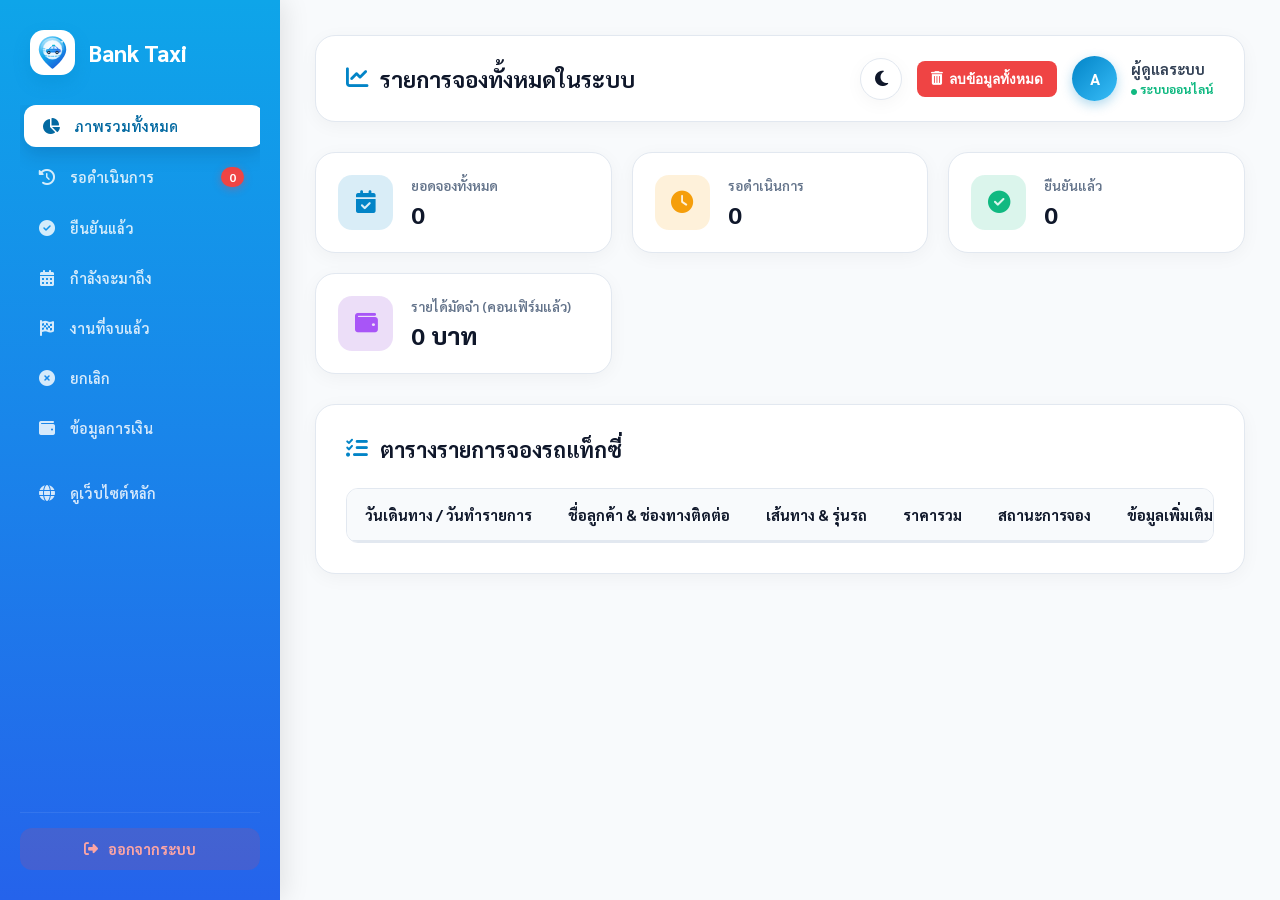
==== admin-dashboard.html @ c7bb0ef1 "Redesign site with white-blue theme and new logo - Add shared theme.css and site.js used by every pa" ====
<!DOCTYPE html>
<html lang="th">
<head>
    <meta charset="UTF-8">
    <meta name="viewport" content="width=device-width, initial-scale=1.0">
    <title>Admin Dashboard - Bank Taxi Service</title>
    <link rel="icon" href="logo-mark.svg" type="image/svg+xml">
    <!-- Google Fonts - Sarabun -->
    <link href="https://fonts.googleapis.com/css2?family=Sarabun:wght@300;400;500;600;700;800&display=swap" rel="stylesheet">
    <!-- FontAwesome Icons -->
    <link rel="stylesheet" href="https://cdnjs.cloudflare.com/ajax/libs/font-awesome/6.4.0/css/all.min.css">
    <style>
        :root {
            --primary: #0f172a;
            --primary-light: #1e293b;
            --accent: #0284c7;
            --accent-gradient: linear-gradient(135deg, #0284c7 0%, #38bdf8 100%);
            --success: #10b981;
            --warning: #f59e0b;
            --danger: #ef4444;
            --bg-main: #f8fafc;
            --card-bg: #ffffff;
            --text-main: #334155;
            --text-muted: #64748b;
            --border-color: #e2e8f0;
            --sidebar-bg: linear-gradient(180deg, #0ea5e9 0%, #2563eb 100%);
            --sidebar-width: 280px;
            --radius-lg: 20px;
            --radius-md: 12px;
            --shadow-subtle: 0 4px 20px -2px rgba(0, 0, 0, 0.05);
            --shadow-hover: 0 10px 30px -4px rgba(2, 132, 199, 0.15);
            --table-hover: #f8fafc;
        }

        /* Dark Theme Variables */
        [data-theme="dark"] {
            --primary: #f8fafc;
            --primary-light: #334155;
            --accent: #38bdf8;
            --accent-gradient: linear-gradient(135deg, #0284c7 0%, #38bdf8 100%);
            --success: #34d399;
            --warning: #fbbf24;
            --danger: #f87171;
            --bg-main: #0b0f19;
            --card-bg: #111827;
            --text-main: #e2e8f0;
            --text-muted: #94a3b8;
            --border-color: #1f2937;
            --sidebar-bg: linear-gradient(180deg, #030712 0%, #0f172a 100%);
            --shadow-subtle: 0 4px 20px -2px rgba(0, 0, 0, 0.3);
            --shadow-hover: 0 10px 30px -4px rgba(56, 189, 248, 0.15);
            --table-hover: #1f2937;
        }

        * {
            box-sizing: border-box;
            transition: background-color 0.3s ease, color 0.3s ease, border-color 0.3s ease, box-shadow 0.3s ease;
        }

        body {
            font-family: 'Sarabun', sans-serif;
            background-color: var(--bg-main);
            margin: 0;
            padding: 0;
            color: var(--text-main);
            overflow-x: hidden;
        }

        .admin-layout {
            display: flex;
            min-height: 100vh;
        }

        /* Sidebar Styling */
        .sidebar {
            width: var(--sidebar-width);
            background: var(--sidebar-bg);
            color: white;
            padding: 30px 20px;
            display: flex;
            flex-direction: column;
            justify-content: space-between;
            position: fixed;
            top: 0;
            bottom: 0;
            left: 0;
            z-index: 100;
            box-shadow: 4px 0 25px rgba(0,0,0,0.1);
        }

        .sidebar-brand {
            font-size: 1.4rem;
            font-weight: 800;
            display: flex;
            align-items: center;
            gap: 14px;
            margin-bottom: 30px;
            color: #ffffff;
            text-decoration: none;
            padding: 0 10px;
        }

        .sidebar-brand .brand-icon {
            width: 45px;
            height: 45px;
            background: #ffffff;
            padding: 5px;
            border-radius: 14px;
            display: flex;
            align-items: center;
            justify-content: center;
            font-size: 1.2rem;
            box-shadow: 0 8px 16px rgba(2, 132, 199, 0.3);
        }

        .sidebar-menu {
            list-style: none;
            padding: 0;
            margin: 0;
            display: flex;
            flex-direction: column;
            gap: 8px;
            flex-grow: 1;
            overflow-y: auto;
            max-height: calc(100vh - 200px);
        }

        .sidebar-menu::-webkit-scrollbar {
            width: 4px;
        }
        .sidebar-menu::-webkit-scrollbar-thumb {
            background: rgba(255,255,255,0.2);
            border-radius: 4px;
        }

        .sidebar-menu a {
            color: rgba(255, 255, 255, 0.82);
            text-decoration: none;
            padding: 12px 16px;
            border-radius: var(--radius-md);
            display: flex;
            align-items: center;
            justify-content: space-between;
            font-weight: 600;
            font-size: 0.9rem;
        }

        .sidebar-menu a .menu-left {
            display: flex;
            align-items: center;
            gap: 12px;
        }

        .sidebar-menu a .menu-left i {
            font-size: 1rem;
            width: 22px;
            text-align: center;
        }

        .sidebar-menu a:hover, .sidebar-menu a.active {
            background: rgba(255, 255, 255, 0.16);
            color: #ffffff;
            transform: translateX(4px);
        }

        .sidebar-menu a.active {
            background: #ffffff;
            color: #0369a1;
            box-shadow: 0 6px 20px rgba(8, 30, 60, 0.18);
        }

        .menu-badge {
            background: #ef4444;
            color: white;
            padding: 2px 8px;
            border-radius: 20px;
            font-size: 0.75rem;
            font-weight: 700;
            box-shadow: 0 2px 8px rgba(239, 68, 68, 0.4);
        }

        .sidebar-footer {
            padding-top: 15px;
            border-top: 1px solid rgba(255, 255, 255, 0.08);
        }

        .logout-btn {
            background: rgba(239, 68, 68, 0.15);
            color: #fca5a5;
            border: none;
            width: 100%;
            padding: 12px 16px;
            border-radius: var(--radius-md);
            cursor: pointer;
            font-weight: 700;
            font-size: 0.9rem;
            display: flex;
            align-items: center;
            justify-content: center;
            gap: 10px;
            font-family: 'Sarabun', sans-serif;
        }

        .logout-btn:hover {
            background: var(--danger);
            color: white;
            box-shadow: 0 6px 20px rgba(239, 68, 68, 0.4);
        }

        /* Main Wrapper */
        .main-wrapper {
            margin-left: var(--sidebar-width);
            flex-grow: 1;
            padding: 35px;
            max-width: calc(100% - var(--sidebar-width));
        }

        /* Top Header Bar */
        .admin-header {
            background: var(--card-bg);
            padding: 20px 30px;
            border-radius: var(--radius-lg);
            display: flex;
            justify-content: space-between;
            align-items: center;
            box-shadow: var(--shadow-subtle);
            border: 1px solid var(--border-color);
            margin-bottom: 30px;
        }

        .admin-header h1 {
            margin: 0;
            font-size: 1.4rem;
            color: var(--primary);
            display: flex;
            align-items: center;
            gap: 12px;
            font-weight: 700;
        }

        .header-actions {
            display: flex;
            align-items: center;
            gap: 15px;
        }

        /* Theme Toggle Button */
        .theme-toggle-btn {
            background: var(--card-bg);
            border: 1px solid var(--border-color);
            color: var(--primary);
            width: 42px;
            height: 42px;
            border-radius: 50%;
            display: flex;
            align-items: center;
            justify-content: center;
            cursor: pointer;
            font-size: 1.1rem;
            box-shadow: var(--shadow-subtle);
        }

        .theme-toggle-btn:hover {
            border-color: var(--accent);
            color: var(--accent);
            transform: scale(1.05);
        }

        .admin-profile {
            display: flex;
            align-items: center;
            gap: 14px;
        }

        .admin-avatar {
            width: 45px;
            height: 45px;
            background: var(--accent-gradient);
            color: white;
            border-radius: 50%;
            display: flex;
            align-items: center;
            justify-content: center;
            font-weight: 700;
            box-shadow: 0 4px 12px rgba(2, 132, 199, 0.3);
        }

        /* Statistics Cards Grid */
        .stats-grid {
            display: grid;
            grid-template-columns: repeat(auto-fit, minmax(240px, 1fr));
            gap: 20px;
            margin-bottom: 30px;
        }

        .stat-card {
            background: var(--card-bg);
            padding: 22px;
            border-radius: var(--radius-lg);
            box-shadow: var(--shadow-subtle);
            border: 1px solid var(--border-color);
            display: flex;
            align-items: center;
            gap: 18px;
            position: relative;
            overflow: hidden;
        }

        .stat-card::after {
            content: '';
            position: absolute;
            top: 0; right: 0; bottom: 0;
            width: 4px;
            background: var(--accent);
            opacity: 0;
        }

        .stat-card:hover {
            transform: translateY(-4px);
            box-shadow: var(--shadow-hover);
            border-color: var(--accent);
        }

        .stat-card:hover::after {
            opacity: 1;
        }

        .stat-icon {
            width: 55px;
            height: 55px;
            border-radius: 14px;
            display: flex;
            align-items: center;
            justify-content: center;
            font-size: 1.4rem;
        }

        .stat-icon.blue { background: rgba(2, 132, 199, 0.15); color: var(--accent); }
        .stat-icon.yellow { background: rgba(245, 158, 11, 0.15); color: var(--warning); }
        .stat-icon.green { background: rgba(16, 185, 129, 0.15); color: var(--success); }
        .stat-icon.purple { background: rgba(126, 34, 206, 0.15); color: #a855f7; }

        .stat-info h3 {
            margin: 0 0 4px 0;
            font-size: 0.85rem;
            color: var(--text-muted);
            font-weight: 600;
        }

        .stat-info p {
            margin: 0;
            font-size: 1.5rem;
            font-weight: 800;
            color: var(--primary);
        }

        /* Content Card & Table */
        .content-card {
            background: var(--card-bg);
            border-radius: var(--radius-lg);
            padding: 30px;
            box-shadow: var(--shadow-subtle);
            border: 1px solid var(--border-color);
        }

        .content-header {
            display: flex;
            justify-content: space-between;
            align-items: center;
            margin-bottom: 25px;
            flex-wrap: wrap;
            gap: 15px;
        }

        .content-card h2 {
            margin: 0;
            color: var(--primary);
            font-size: 1.35rem;
            display: flex;
            align-items: center;
            gap: 12px;
            font-weight: 700;
        }

        .table-responsive {
            overflow-x: auto;
            border-radius: var(--radius-md);
            border: 1px solid var(--border-color);
        }

        table {
            width: 100%;
            border-collapse: collapse;
            text-align: left;
            font-size: 0.92rem;
            white-space: nowrap;
        }

        th {
            background: var(--bg-main);
            color: var(--primary);
            padding: 16px 18px;
            font-weight: 700;
            border-bottom: 2px solid var(--border-color);
        }

        td {
            padding: 16px 18px;
            border-bottom: 1px solid var(--border-color);
            color: var(--text-main);
            vertical-align: middle;
        }

        tr:last-child td {
            border-bottom: none;
        }

        tr:hover td {
            background-color: var(--table-hover);
        }

        /* Action Buttons & Status */
        .action-btns {
            display: flex;
            gap: 8px;
            align-items: center;
        }

        .btn-action {
            padding: 7px 14px;
            border-radius: 8px;
            font-size: 0.85rem;
            font-weight: 600;
            cursor: pointer;
            border: none;
            text-decoration: none;
            display: inline-flex;
            align-items: center;
            gap: 6px;
        }

        .btn-detail { background: rgba(126, 34, 206, 0.15); color: #a855f7; }
        .btn-detail:hover { background: rgba(126, 34, 206, 0.25); }

        .btn-slip { background: rgba(2, 132, 199, 0.15); color: var(--accent); }
        .btn-slip:hover { background: rgba(2, 132, 199, 0.25); }

        .btn-line { background: rgba(22, 163, 74, 0.15); color: var(--success); }
        .btn-line:hover { background: rgba(22, 163, 74, 0.25); }

        .btn-delete { background: rgba(239, 68, 68, 0.15); color: var(--danger); }
        .btn-delete:hover { background: rgba(239, 68, 68, 0.25); }

        .btn-delete-all { background: var(--danger); color: white; }
        .btn-delete-all:hover { opacity: 0.9; }

        .btn-edit { background: rgba(245, 158, 11, 0.15); color: var(--warning); }
        .btn-edit:hover { background: rgba(245, 158, 11, 0.25); }

        .status-select {
            padding: 8px 12px;
            border-radius: 10px;
            border: 1px solid var(--border-color);
            font-family: 'Sarabun', sans-serif;
            font-size: 0.88rem;
            cursor: pointer;
            background-color: var(--card-bg);
            color: var(--text-main);
            font-weight: 700;
        }

        /* Modal ดีไซน์ทั่วไป */
        .custom-modal {
            display: none;
            position: fixed;
            top: 0; left: 0; width: 100%; height: 100%;
            background: rgba(15, 23, 42, 0.75);
            z-index: 9999;
            justify-content: center;
            align-items: center;
            backdrop-filter: blur(8px);
        }

        .modal-content {
            background: var(--card-bg);
            padding: 30px;
            border-radius: var(--radius-lg);
            max-width: 500px;
            width: 90%;
            text-align: left;
            box-shadow: 0 25px 50px -12px rgba(0, 0, 0, 0.25);
            position: relative;
            animation: modalPop 0.3s cubic-bezier(0.34, 1.56, 0.64, 1);
            max-height: 85vh;
            overflow-y: auto;
            border: 1px solid var(--border-color);
            color: var(--text-main);
        }

        @keyframes modalPop {
            0% { transform: scale(0.9); opacity: 0; }
            100% { transform: scale(1); opacity: 1; }
        }

        .modal-content img {
            width: 100%;
            max-height: 380px;
            object-fit: contain;
            border-radius: var(--radius-md);
            border: 1px solid var(--border-color);
            margin-top: 15px;
            background: var(--bg-main);
        }

        .close-modal {
            position: absolute;
            top: 18px; right: 22px;
            font-size: 1.6rem;
            cursor: pointer;
            color: var(--text-muted);
            width: 36px;
            height: 36px;
            display: flex;
            align-items: center;
            justify-content: center;
            border-radius: 50%;
            background: var(--bg-main);
        }

        .close-modal:hover {
            background: var(--border-color);
            color: var(--danger);
        }

        .detail-group {
            margin-bottom: 14px;
            font-size: 0.95rem;
            border-bottom: 1px dashed var(--border-color);
            padding-bottom: 8px;
        }

        .detail-group strong {
            color: var(--primary);
            display: inline-block;
            width: 150px;
        }

        .form-group {
            margin-bottom: 15px;
        }
        .form-group label {
            display: block;
            margin-bottom: 5px;
            font-weight: 600;
            color: var(--primary);
            font-size: 0.9rem;
        }
        .form-control {
            width: 100%;
            padding: 10px 14px;
            border-radius: 10px;
            border: 1px solid var(--border-color);
            background-color: var(--bg-main);
            color: var(--text-main);
            font-family: 'Sarabun', sans-serif;
            font-size: 0.92rem;
        }
        .form-control:focus {
            outline: none;
            border-color: var(--accent);
            box-shadow: 0 0 0 3px rgba(2, 132, 199, 0.15);
        }

        /* Financial view card design */
        .finance-card-grid {
            display: grid;
            grid-template-columns: repeat(auto-fit, minmax(280px, 1fr));
            gap: 25px;
            margin-bottom: 30px;
        }
        .finance-box {
            background: var(--card-bg);
            padding: 25px;
            border-radius: var(--radius-lg);
            border: 1px solid var(--border-color);
            box-shadow: var(--shadow-subtle);
        }
        .finance-box h4 {
            margin: 0 0 10px 0;
            color: var(--text-muted);
            font-size: 0.95rem;
        }
        .finance-box .amount {
            font-size: 2rem;
            font-weight: 800;
            color: var(--primary);
            margin: 0;
        }

        @media (max-width: 1024px) {
            .sidebar {
                width: 80px;
                padding: 20px 12px;
            }
            .sidebar-brand span, .sidebar-menu span, .sidebar-footer span {
                display: none;
            }
            .sidebar-brand {
                justify-content: center;
                margin-bottom: 25px;
            }
            .main-wrapper {
                margin-left: 80px;
                max-width: calc(100% - 80px);
                padding: 20px;
            }
        }

        @media (max-width: 640px) {
            .sidebar {
                display: none;
            }
            .main-wrapper {
                margin-left: 0;
                max-width: 100%;
                padding: 15px;
            }
            .admin-header {
                flex-direction: column;
                gap: 15px;
                text-align: center;
            }
        }
    </style>
</head>
<body data-theme="light">

    <div class="admin-layout">
        <!-- Sidebar Navigation -->
        <div class="sidebar">
            <div>
                <a href="#" class="sidebar-brand">
                    <div class="brand-icon"><img src="logo-mark.svg" alt="" style="width: 100%; height: 100%;"></div>
                    <span>Bank Taxi</span>
                </a>
                <ul class="sidebar-menu">
                    <li><a href="#" id="menu-all" class="active" onclick="switchView('all', this)"><div class="menu-left"><i class="fa-solid fa-chart-pie"></i> <span>ภาพรวมทั้งหมด</span></div></a></li>
                    <li><a href="#" id="menu-pending" onclick="switchView('pending', this)"><div class="menu-left"><i class="fa-solid fa-clock-rotate-left"></i> <span>รอดำเนินการ</span></div><span class="menu-badge" id="badge-pending">0</span></a></li>
                    <li><a href="#" id="menu-confirmed" onclick="switchView('confirmed', this)"><div class="menu-left"><i class="fa-solid fa-circle-check"></i> <span>ยืนยันแล้ว</span></div></a></li>
                    <li><a href="#" id="menu-upcoming" onclick="switchView('upcoming', this)"><div class="menu-left"><i class="fa-solid fa-calendar-days"></i> <span>กำลังจะมาถึง</span></div></a></li>
                    <li><a href="#" id="menu-completed" onclick="switchView('completed', this)"><div class="menu-left"><i class="fa-solid fa-flag-checkered"></i> <span>งานที่จบแล้ว</span></div></a></li>
                    <li><a href="#" id="menu-cancelled" onclick="switchView('cancelled', this)"><div class="menu-left"><i class="fa-solid fa-circle-xmark"></i> <span>ยกเลิก</span></div></a></li>
                    <li><a href="#" id="menu-finance" onclick="switchView('finance', this)"><div class="menu-left"><i class="fa-solid fa-wallet"></i> <span>ข้อมูลการเงิน</span></div></a></li>
                    <li style="margin-top: 15px;"><a href="index.html" target="_blank"><div class="menu-left"><i class="fa-solid fa-globe"></i> <span>ดูเว็บไซต์หลัก</span></div></a></li>
                </ul>
            </div>
            <div class="sidebar-footer">
                <button class="logout-btn" onclick="logoutAdmin()">
                    <i class="fa-solid fa-right-from-bracket"></i> <span>ออกจากระบบ</span>
                </button>
            </div>
        </div>

        <!-- Main Wrapper -->
        <div class="main-wrapper">
            <!-- Header Bar -->
            <div class="admin-header">
                <h1 id="view-title"><i class="fa-solid fa-chart-line" style="color: var(--accent);"></i> รายการจองทั้งหมดในระบบ</h1>
                <div class="header-actions">
                    <button class="theme-toggle-btn" onclick="toggleTheme()" title="เปลี่ยนโหมดสีสว่าง/มืด">
                        <i id="theme-icon" class="fa-solid fa-moon"></i>
                    </button>
                    <button class="btn-action btn-delete-all" onclick="deleteAllBookings()">
                        <i class="fa-solid fa-trash-can"></i> ลบข้อมูลทั้งหมด
                    </button>
                    <div class="admin-profile">
                        <div class="admin-avatar">A</div>
                        <div style="font-size: 0.9rem; line-height: 1.3;">
                            <strong>ผู้ดูแลระบบ</strong><br>
                            <span style="color: var(--success); font-size: 0.78rem; font-weight: 700;"><i class="fa-solid fa-circle" style="font-size: 6px;"></i> ระบบออนไลน์</span>
                        </div>
                    </div>
                </div>
            </div>

            <!-- Overview Statistics Cards -->
            <div class="stats-grid">
                <div class="stat-card">
                    <div class="stat-icon blue"><i class="fa-solid fa-calendar-check"></i></div>
                    <div class="stat-info">
                        <h3>ยอดจองทั้งหมด</h3>
                        <p id="total-bookings">0</p>
                    </div>
                </div>
                <div class="stat-card">
                    <div class="stat-icon yellow"><i class="fa-solid fa-clock"></i></div>
                    <div class="stat-info">
                        <h3>รอดำเนินการ</h3>
                        <p id="pending-bookings">0</p>
                    </div>
                </div>
                <div class="stat-card">
                    <div class="stat-icon green"><i class="fa-solid fa-circle-check"></i></div>
                    <div class="stat-info">
                        <h3>ยืนยันแล้ว</h3>
                        <p id="confirmed-bookings">0</p>
                    </div>
                </div>
                <div class="stat-card">
                    <div class="stat-icon purple"><i class="fa-solid fa-wallet"></i></div>
                    <div class="stat-info">
                        <h3>รายได้มัดจำ (คอนเฟิร์มแล้ว)</h3>
                        <p id="total-deposit">0 บาท</p>
                    </div>
                </div>
            </div>

            <!-- Main Booking Table Card -->
            <div class="content-card" id="main-content-card">
                <div class="content-header">
                    <h2 id="table-card-heading"><i class="fa-solid fa-list-check" style="color: var(--accent);"></i> ตารางรายการจองรถแท็กซี่</h2>
                </div>
                
                <div id="finance-view-container" style="display: none;">
                    <div class="finance-card-grid">
                        <div class="finance-box">
                            <h4>ยอดมัดจำรวม (งานที่ยืนยันแล้วทั้งหมด)</h4>
                            <p class="amount" id="fin-deposit">0 บาท</p>
                        </div>
                        <div class="finance-box">
                            <h4>รายได้งานที่จบแล้วทั้งหมด</h4>
                            <p class="amount" id="fin-completed">0 บาท</p>
                        </div>
                    </div>
                </div>

                <div class="table-responsive" id="table-wrapper-div">
                    <table>
                        <thead>
                            <tr>
                                <th>วันเดินทาง / วันทำรายการ</th>
                                <th>ชื่อลูกค้า & ช่องทางติดต่อ</th>
                                <th>เส้นทาง & รุ่นรถ</th>
                                <th>ราคารวม</th>
                                <th>สถานะการจอง</th>
                                <th>ข้อมูลเพิ่มเติม</th>
                                <th>หลักฐานสลิป</th>
                                <th>จัดการข้อมูล</th>
                            </tr>
                        </thead>
                        <tbody id="booking-table-body">
                            <!-- ข้อมูลจะถูกโหลดแบบไดนามิกผ่าน Firebase -->
                        </tbody>
                    </table>
                </div>
                
                <div id="empty-state" style="text-align: center; padding: 50px 20px; color: var(--text-muted); display: none;">
                    <i class="fa-solid fa-folder-open" style="font-size: 3.5rem; margin-bottom: 15px; color: var(--border-color);"></i>
                    <p style="font-size: 1.1rem; font-weight: 600;">ยังไม่มีรายการจองในหมวดหมู่นี้</p>
                </div>
            </div>
        </div>
    </div>

    <!-- Modal สำหรับแสดงรายละเอียดข้อมูลทั้งหมดของลูกค้า -->
    <div id="detailModal" class="custom-modal" onclick="closeDetailModal()">
        <div class="modal-content" onclick="event.stopPropagation()">
            <span class="close-modal" onclick="closeDetailModal()">&times;</span>
            <h3 style="margin-top:0; color:var(--primary); font-size:1.2rem; border-bottom: 2px solid var(--border-color); padding-bottom: 12px; margin-bottom: 20px;"><i class="fa-solid fa-circle-info" style="color:var(--accent);"></i> รายละเอียดการจองทั้งหมด</h3>
            <div id="modalDetailBody"></div>
        </div>
    </div>

    <!-- Modal สำหรับแก้ไขวันเวลาการเดินทาง รถ และเส้นทาง -->
    <div id="editModal" class="custom-modal" onclick="closeEditModal()">
        <div class="modal-content" onclick="event.stopPropagation()">
            <span class="close-modal" onclick="closeEditModal()">&times;</span>
            <h3 style="margin-top:0; color:var(--primary); font-size:1.2rem; border-bottom: 2px solid var(--border-color); padding-bottom: 12px; margin-bottom: 20px;"><i class="fa-solid fa-pen-to-square" style="color:var(--accent);"></i> แก้ไขข้อมูลการเดินทางและรถ</h3>
            <form id="editBookingForm" onsubmit="saveEditBooking(event)">
                <input type="hidden" id="edit-doc-id">
                <div class="form-group">
                    <label for="edit-date">วันที่ต้องการเดินทาง:</label>
                    <input type="date" id="edit-date" class="form-control" required>
                </div>
                <div class="form-group">
                    <label for="edit-time">เวลาที่ต้องการเดินทาง:</label>
                    <input type="text" id="edit-time" class="form-control" placeholder="เช่น 10:00 น." required>
                </div>
                <div class="form-group">
                    <label for="edit-route">เส้นทาง:</label>
                    <input type="text" id="edit-route" class="form-control" placeholder="เช่น สุวรรณภูมิ - พัทยา" required>
                </div>
                <div class="form-group">
                    <label for="edit-car">รุ่นรถ:</label>
                    <input type="text" id="edit-car" class="form-control" placeholder="เช่น fortuner" required>
                </div>
                <div class="form-group">
                    <label for="edit-note">หมายเหตุ / ข้อความจากลูกค้า:</label>
                    <textarea id="edit-note" class="form-control" placeholder="ระบุหมายเหตุเพิ่มเติม (ถ้ามี)" rows="3"></textarea>
                </div>
                <div style="text-align: right; margin-top: 20px;">
                    <button type="button" class="btn-action" style="background:var(--border-color); color:var(--text-main);" onclick="closeEditModal()">ยกเลิก</button>
                    <button type="submit" class="btn-action" style="background:var(--accent); color:white;"><i class="fa-solid fa-save"></i> บันทึกการเปลี่ยนแปลง</button>
                </div>
            </form>
        </div>
    </div>

    <!-- Modal สำหรับแสดงรูปสลิป -->
    <div id="slipModal" class="custom-modal" onclick="closeSlipModal()">
        <div class="modal-content" onclick="event.stopPropagation()" style="text-align: center;">
            <span class="close-modal" onclick="closeSlipModal()">&times;</span>
            <h3 style="margin-top:0; color:var(--primary); font-size:1.2rem;"><i class="fa-solid fa-receipt"></i> หลักฐานการโอนเงิน (สลิปมัดจำ)</h3>
            <img id="modalSlipImg" src="" alt="Slip Image">
        </div>
    </div>

    <script type="text/javascript" src="https://cdn.jsdelivr.net/npm/@emailjs/browser@4/dist/email.min.js"></script>
    <script type="text/javascript">
       (function(){
            emailjs.init("TLr-PYAljdYhpJqk9");
       })();
    </script>

    <script type="module">
        import { initializeApp } from "https://www.gstatic.com/firebasejs/10.8.0/firebase-app.js";
        import { getFirestore, collection, getDocs, doc, getDoc, updateDoc, deleteDoc, writeBatch } from "https://www.gstatic.com/firebasejs/10.8.0/firebase-firestore.js";

        const firebaseConfig = {
            apiKey: "AIzaSyASv5AeTc3XJjILvvU9ca7sE27901Zt9aU",
            authDomain: "bank-taxi-service.firebaseapp.com",
            projectId: "bank-taxi-service",
            storageBucket: "bank-taxi-service.appspot.com",
            messagingSenderId: "12836327344",
            appId: "1:12836327344:web:ab2255c4ca38beda763435",
            measurementId: "G-N2LDVWQ57M"
        };

        const app = initializeApp(firebaseConfig);
        const db = getFirestore(app);

        let allBookingsData = [];
        let currentFilter = 'all';

        async function loadAdminBookings() {
            const tbody = document.getElementById('booking-table-body');
            tbody.innerHTML = '<tr><td colspan="8" style="text-align:center; padding:30px; color:var(--text-muted);"><i class="fa-solid fa-spinner fa-spin" style="font-size: 1.5rem; color: var(--accent);"></i><br><span style="margin-top:10px; display:inline-block;">กำลังโหลดข้อมูลจาก Cloud...</span></td></tr>';

            try {
                const querySnapshot = await getDocs(collection(db, "bookings"));
                allBookingsData = [];

                querySnapshot.forEach((documentSnapshot) => {
                    allBookingsData.push({
                        id: documentSnapshot.id,
                        ...documentSnapshot.data()
                    });
                });

                renderTable();

            } catch (e) {
                console.error("Error loading bookings: ", e);
                tbody.innerHTML = '<tr><td colspan="8" style="text-align:center; color:red; padding:30px;">เกิดข้อผิดพลาดในการโหลดข้อมูลจากระบบ Cloud</td></tr>';
            }
        }

        function renderTable() {
            const tbody = document.getElementById('booking-table-body');
            const emptyState = document.getElementById('empty-state');
            const financeContainer = document.getElementById('finance-view-container');
            const tableWrapper = document.getElementById('table-wrapper-div');
            tbody.innerHTML = '';

            const filteredData = allBookingsData.filter(b => {
                if (currentFilter === 'all') return true;
                if (currentFilter === 'upcoming') {
                    return b.status === 'confirmed';
                }
                if (currentFilter === 'finance') return false;
                return b.status === currentFilter;
            });

            if (currentFilter === 'finance') {
                financeContainer.style.display = 'block';
                tableWrapper.style.display = 'none';
                emptyState.style.display = 'none';
            } else {
                financeContainer.style.display = 'none';
                tableWrapper.style.display = 'block';
                if (filteredData.length === 0) {
                    emptyState.style.display = 'block';
                } else {
                    emptyState.style.display = 'none';
                }
            }

            let pendingCount = 0;
            let confirmedCount = 0;
            let confirmedDepositTotal = 0;
            let completedRevenueTotal = 0;

            allBookingsData.forEach(b => {
                if (b.status === 'pending') pendingCount++;
                if (b.status === 'confirmed') {
                    confirmedCount++;
                    confirmedDepositTotal += 400;
                }
                if (b.status === 'completed') {
                    completedRevenueTotal += (typeof b.price === 'number' ? b.price : parseFloat(b.price) || 0);
                }
            });

            document.getElementById('badge-pending').textContent = pendingCount;
            document.getElementById('total-bookings').textContent = allBookingsData.length;
            document.getElementById('pending-bookings').textContent = pendingCount;
            document.getElementById('confirmed-bookings').textContent = confirmedCount;
            document.getElementById('total-deposit').textContent = (confirmedDepositTotal).toLocaleString() + ' บาท';

            document.getElementById('fin-deposit').textContent = (confirmedDepositTotal).toLocaleString() + ' บาท';
            document.getElementById('fin-completed').textContent = (completedRevenueTotal).toLocaleString() + ' บาท';

            filteredData.forEach((b) => {
                let createdAtFormatted = '-';
                if (b.createdAt) {
                    if (typeof b.createdAt.toDate === 'function') {
                        createdAtFormatted = b.createdAt.toDate().toLocaleString('th-TH');
                    } else {
                        createdAtFormatted = new Date(b.createdAt).toLocaleString('th-TH');
                    }
                }

                const tr = document.createElement('tr');
                tr.innerHTML = `
                   <td>
                        <strong style="color:var(--primary); display:block; font-size:0.88rem;">
                            <i class="fa-regular fa-calendar-days" style="color:var(--accent);"></i>
                            วันเดินทาง: ${b.bookingDate || b.date || '-'}
                        </strong>
                        <small style="color:var(--success); display:block; margin-top:3px;">
                            <i class="fa-regular fa-clock"></i>
                            เวลา: ${b.bookingTime || b.time || b.travelTime || '-'}
                        </small>
                        <small style="color:var(--text-muted); display:block; margin-top:5px;">
                            <i class="fa-regular fa-clock"></i>
                            ทำรายการ: ${createdAtFormatted}
                        </small>
                    </td>
                    <td>
                        <strong style="color: var(--primary);">${b.name || 'ไม่ระบุชื่อ'}</strong><br>
                        <span style="font-size:0.85rem; color:var(--text-muted);"><i class="fa-solid fa-phone"></i> ${b.phone || '-'}</span><br>
                        ${b.lineid ? `<a href="https://line.me/ti/p/~${b.lineid}" target="_blank" class="btn-action btn-line" style="margin-top:6px;"><i class="fa-brands fa-line"></i> ${b.lineid}</a>` : ''}
                    </td>
                    <td>
                        <strong style="color: var(--primary);">${b.carType || b.car || 'รถแท็กซี่'}</strong><br>
                        <span style="font-size:0.85rem; color:var(--accent); font-weight:600;"><i class="fa-solid fa-route"></i> ${b.route || '-'}</span>
                    </td>
                    <td><strong style="color: var(--primary);">${typeof b.price === 'number' ? b.price.toLocaleString() + ' THB' : (b.price || '-')}</strong></td>
                    <td>
                        <select class="status-select" onchange="updateCloudStatus('${b.id}', this.value)">
                            <option value="pending" ${b.status === 'pending' ? 'selected' : ''}>🟡 รอดำเนินการ</option>
                            <option value="confirmed" ${b.status === 'confirmed' ? 'selected' : ''}>🟢 ยืนยันแล้ว</option>
                            <option value="completed" ${b.status === 'completed' ? 'selected' : ''}>🏁 งานจบแล้ว</option>
                            <option value="cancelled" ${b.status === 'cancelled' ? 'selected' : ''}>🔴 ยกเลิก</option>
                        </select>
                    </td>
                    <td>
                        <button class="btn-action btn-detail" onclick="openDetailModal('${b.id}')">
                            <i class="fa-solid fa-eye"></i> ดูข้อมูล
                        </button>
                    </td>
                    <td>
                        <button class="btn-action btn-slip" onclick="openSlipModal('${b.slipBase64 || b.slipUrl || ''}')">
                            <i class="fa-solid fa-receipt"></i> ดูสลิป
                        </button>
                    </td>
                    <td>
                        <div style="display: flex; gap: 6px;">
                            <button class="btn-action btn-edit" onclick="openEditModal('${b.id}')" title="แก้ไขการเดินทางและรถ">
                                <i class="fa-solid fa-pen-to-square"></i> แก้ไข
                            </button>
                            <button class="btn-action btn-delete" onclick="deleteCloudBooking('${b.id}')" title="ลบข้อมูลลูกค้า">
                                <i class="fa-solid fa-trash"></i> ลบ
                            </button>
                        </div>
                    </td>
                `;
                tbody.appendChild(tr);
            });
        }

        window.switchView = function(viewType, element) {
            currentFilter = viewType;
            document.querySelectorAll('.sidebar-menu a').forEach(a => a.classList.remove('active'));
            element.classList.add('active');

            const titleElem = document.getElementById('view-title');
            if (viewType === 'all') {
                titleElem.innerHTML = '<i class="fa-solid fa-chart-line" style="color: var(--accent);"></i> รายการจองทั้งหมดในระบบ';
            } else if (viewType === 'pending') {
                titleElem.innerHTML = '<i class="fa-solid fa-clock-rotate-left" style="color: var(--warning);"></i> รายการจอง: รอดำเนินการ';
            } else if (viewType === 'confirmed') {
                titleElem.innerHTML = '<i class="fa-solid fa-circle-check" style="color: var(--success);"></i> รายการจอง: ยืนยันแล้ว';
            } else if (viewType === 'upcoming') {
                titleElem.innerHTML = '<i class="fa-solid fa-calendar-days" style="color: var(--accent);"></i> รายการจอง: งานที่กำลังจะมาถึง';
            } else if (viewType === 'completed') {
                titleElem.innerHTML = '<i class="fa-solid fa-flag-checkered" style="color: #a855f7;"></i> รายการจอง: งานที่จบแล้ว';
            } else if (viewType === 'cancelled') {
                titleElem.innerHTML = '<i class="fa-solid fa-circle-xmark" style="color: var(--danger);"></i> รายการจอง: ยกเลิก';
            } else if (viewType === 'finance') {
                titleElem.innerHTML = '<i class="fa-solid fa-wallet" style="color: var(--success);"></i> ข้อมูลและสรุปยอดการเงิน';
            }

            renderTable();
        };

        window.updateCloudStatus = async function(docId, newStatus) {
            try {
                const docRef = doc(db, "bookings", docId);
                await updateDoc(docRef, { status: newStatus });

                if (newStatus === 'confirmed') {
                    const docSnap = await getDoc(docRef);
                    if (docSnap.exists()) {
                        const data = docSnap.data();
                        if (data.email) {
                            const templateParams = {
                                to_name: data.name,
                                to_email: data.email,
                                phone: data.phone || '-',
                                car_type: data.carType || data.car || '-',
                                route: data.route || '-',
                                price: typeof data.price === 'number' ? data.price.toLocaleString() + " THB" : (data.price || '-'),
                                booking_id: docId
                            };
                            await emailjs.send('service_bwg87un', 'template_cd0p4xa', templateParams);
                        }
                    }
                }

                alert('อัปเดตสถานะสำเร็จ!');
                loadAdminBookings();
            } catch (e) {
                console.error("Error updating status or sending email: ", e);
                alert('อัปเดตสถานะสำเร็จ แต่อาจเกิดข้อผิดพลาดในการส่งอีเมล');
            }
        };

        window.deleteCloudBooking = async function(docId) {
            if (confirm('คุณต้องการลบข้อมูลลูกค้าหรือรายการจองนี้ออกจากระบบ Cloud ใช่หรือไม่?')) {
                try {
                    await deleteDoc(doc(db, "bookings", docId));
                    alert('ลบข้อมูลสำเร็จ!');
                    loadAdminBookings();
                } catch (e) {
                    console.error("Error deleting document: ", e);
                    alert('ไม่สามารถลบข้อมูลได้');
                }
            }
        };

        window.deleteAllBookings = async function() {
            if (!confirm('คำเตือน: คุณต้องการลบข้อมูลการจองทั้งหมดในระบบใช่หรือไม่? การกระทำนี้ไม่สามารถย้อนกลับได้!')) return;
            try {
                const batch = writeBatch(db);
                allBookingsData.forEach(b => {
                    batch.delete(doc(db, "bookings", b.id));
                });
                await batch.commit();
                alert('ลบข้อมูลทั้งหมดในระบบสำเร็จแล้ว!');
                loadAdminBookings();
            } catch (e) {
                console.error("Error deleting all documents: ", e);
                alert('เกิดข้อผิดพลาดในการลบข้อมูลทั้งหมด');
            }
        };

        window.openEditModal = function(docId) {
            const booking = allBookingsData.find(b => b.id === docId);
            if (!booking) return;

            document.getElementById('edit-doc-id').value = booking.id;
            document.getElementById('edit-date').value = booking.bookingDate || booking.date || '';
            document.getElementById('edit-time').value = booking.bookingTime || booking.time || booking.travelTime || '';
            document.getElementById('edit-route').value = booking.route || '';
            document.getElementById('edit-car').value = booking.carType || booking.car || '';
            document.getElementById('edit-note').value = booking.notes || booking.note || booking.message || booking.remark || booking.detail || '';

            document.getElementById('editModal').style.display = 'flex';
        };

        window.closeEditModal = function() {
            document.getElementById('editModal').style.display = 'none';
        };

        window.saveEditBooking = async function(event) {
            event.preventDefault();
            const docId = document.getElementById('edit-doc-id').value;
            const newDate = document.getElementById('edit-date').value;
            const newTime = document.getElementById('edit-time').value;
            const newRoute = document.getElementById('edit-route').value;
            const newCar = document.getElementById('edit-car').value;
            const newNote = document.getElementById('edit-note').value;

            if (!newDate || !newTime || !newRoute || !newCar) {
                alert('กรุณากรอกข้อมูลให้ครบถ้วน');
                return;
            }

            try {
                const docRef = doc(db, "bookings", docId);
                await updateDoc(docRef, {
                    bookingDate: newDate,
                    bookingTime: newTime,
                    route: newRoute,
                    carType: newCar,
                    note: newNote
                });
                alert('แก้ไขข้อมูลการเดินทางสำเร็จ!');
                closeEditModal();
                await loadAdminBookings();
            } catch (e) {
                console.error("Error updating booking info: ", e);
                alert('เกิดข้อผิดพลาดในการบันทึกข้อมูล');
            }
        };

        window.openDetailModal = function(docId) {
            const booking = allBookingsData.find(b => b.id === docId);
            if (!booking) return;

            let createdAtFormatted = '-';
            if (booking.createdAt) {
                if (typeof booking.createdAt.toDate === 'function') {
                    createdAtFormatted = booking.createdAt.toDate().toLocaleString('th-TH');
                } else {
                    createdAtFormatted = new Date(booking.createdAt).toLocaleString('th-TH');
                }
            }

            const customerNote = booking.notes || booking.note || booking.message || booking.remark || booking.detail || 'ไม่มีหมายเหตุเพิ่มเติม';
            
            const modalBody = document.getElementById('modalDetailBody');
            modalBody.innerHTML = `
                <div class="detail-group"><strong>รหัสการจอง:</strong> <span style="color:var(--text-muted);">${booking.id}</span></div>
                <div class="detail-group"><strong>วันที่ต้องการเดินทาง:</strong> <span style="color:var(--primary); font-weight:700;"><i class="fa-regular fa-calendar-days"></i> ${booking.bookingDate || booking.date || '-'}</span></div>
                <div class="detail-group"><strong>เวลาที่ต้องการเดินทาง:</strong> <span style="color:var(--success); font-weight:700;"><i class="fa-regular fa-clock"></i> ${booking.bookingTime || booking.time || booking.travelTime || 'ไม่ระบุเวลา'}</span></div>
                <div class="detail-group"><strong>วันที่ทำรายการ:</strong> <span style="color:var(--accent); font-weight:700;"><i class="fa-regular fa-clock"></i> ${createdAtFormatted}</span></div>
                <div class="detail-group"><strong>ชื่อ-นามสกุล:</strong> <span>${booking.name || '-'}</span></div>
                <div class="detail-group"><strong>เบอร์โทรศัพท์:</strong> <span>${booking.phone || '-'}</span></div>
                <div class="detail-group"><strong>Line ID:</strong> <span>${booking.lineid || '-'}</span></div>
                <div class="detail-group"><strong>อีเมล:</strong> <span>${booking.email || '-'}</span></div>
                <div class="detail-group"><strong>เส้นทาง:</strong> <span>${booking.route || '-'}</span></div>
                <div class="detail-group"><strong>รุ่นรถที่เลือก:</strong> <span>${booking.carType || booking.car || '-'}</span></div>
                <div class="detail-group"><strong>ราคารวม:</strong> <span style="color:var(--success); font-weight:700;">${typeof booking.price === 'number' ? booking.price.toLocaleString() + ' THB' : (booking.price || '-')}</span></div>
                <div class="detail-group" style="border-bottom: none; background: var(--bg-main); padding: 12px; border-radius: 8px; margin-top: 15px;">
                    <strong style="display:block; margin-bottom:5px; color:var(--primary);"><i class="fa-solid fa-note-sticky"></i> หมายเหตุ / ข้อความจากลูกค้า:</strong>
                    <span style="color: var(--text-muted); white-space: pre-wrap;">${customerNote}</span>
                </div>
            `;
            document.getElementById('detailModal').style.display = 'flex';
        };  

        window.closeDetailModal = function() {
            document.getElementById('detailModal').style.display = 'none';
        };

        window.openSlipModal = function(imgSrc) {
            const modalImg = document.getElementById('modalSlipImg');
            if (imgSrc && imgSrc !== 'undefined' && imgSrc !== '') {
                modalImg.src = imgSrc;
            } else {
                modalImg.src = 'https://images.unsplash.com/photo-1554224155-8d04cb21cd6c?auto=format&fit=crop&w=400&q=80';
            }
            document.getElementById('slipModal').style.display = 'flex';
        };

        window.closeSlipModal = function() {
            document.getElementById('slipModal').style.display = 'none';
        };

        window.logoutAdmin = function() {
            if (confirm('คุณต้องการออกจากระบบแอดมินใช่หรือไม่?')) {
                window.location.href = "index.html";
            }
        };

        // ฟังก์ชันสลับโหมดสี Dark / Light Mode พร้อมบันทึกสถานะ
        window.toggleTheme = function() {
            const body = document.body;
            const themeIcon = document.getElementById('theme-icon');
            
            if (body.getAttribute('data-theme') === 'dark') {
                body.setAttribute('data-theme', 'light');
                themeIcon.className = 'fa-solid fa-moon';
                localStorage.setItem('admin_theme', 'light');
            } else {
                body.setAttribute('data-theme', 'dark');
                themeIcon.className = 'fa-solid fa-sun';
                localStorage.setItem('admin_theme', 'dark');
            }
        };

        window.addEventListener('DOMContentLoaded', () => {
            
            const savedTheme = localStorage.getItem('admin_theme') || 'light';
            document.body.setAttribute('data-theme', savedTheme);
            document.getElementById('theme-icon').className = savedTheme === 'dark' ? 'fa-solid fa-sun' : 'fa-solid fa-moon';

            loadAdminBookings();
        });
    </script>
</body>
</html>
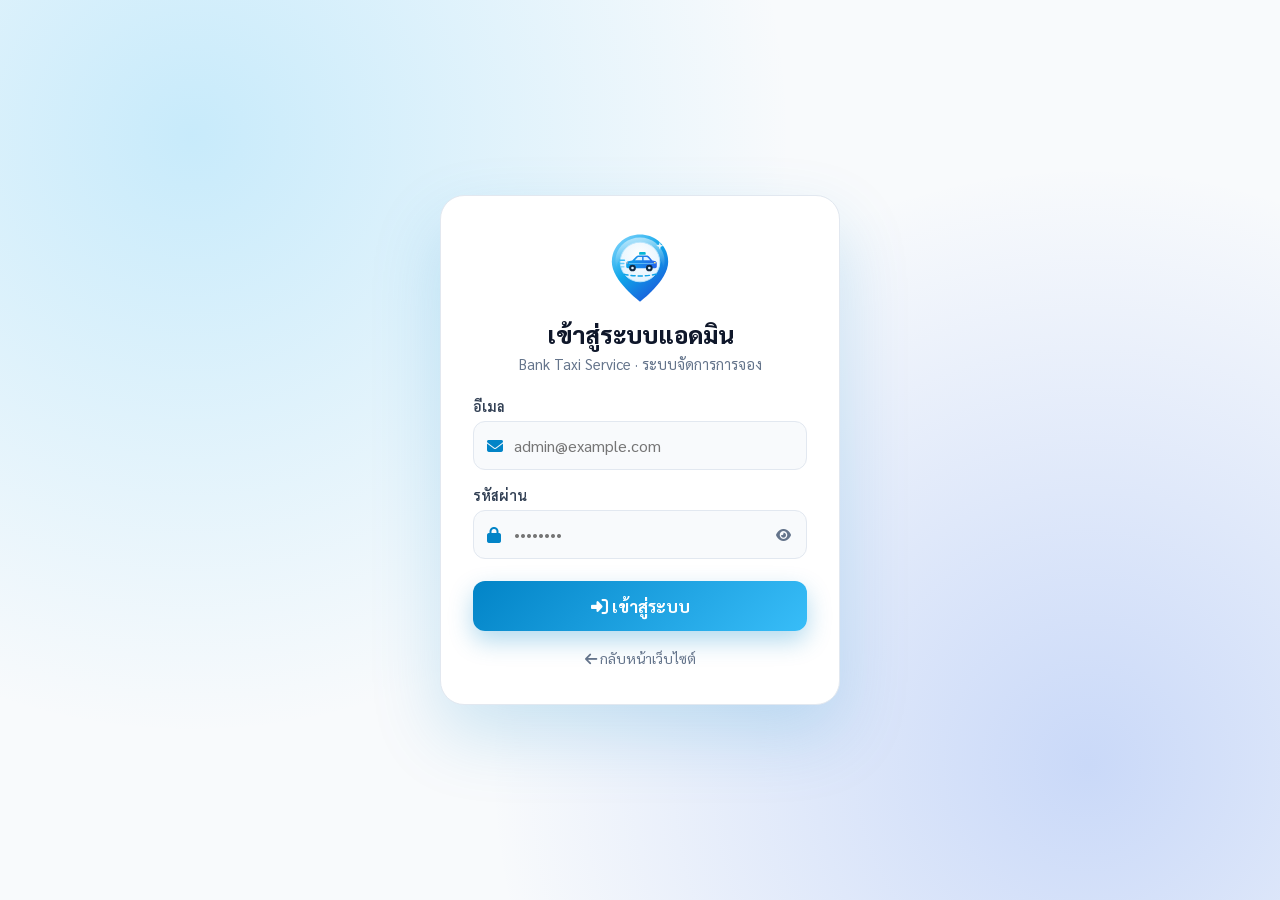
==== commit 9b01d5fe: "Admin: sign in with Firebase email/password instead of a hard-coded PIN - Admin dashboard shows a lo" ====
--- a/admin-dashboard.html
+++ b/admin-dashboard.html
@@ -631,9 +631,78 @@
                 text-align: center;
             }
         }
+
+        /* ===== หน้าล็อกอินแอดมิน (Firebase Authentication) ===== */
+        body.auth-pending .admin-layout { display: none; }
+        .login-screen {
+            position: fixed; inset: 0; z-index: 1000;
+            display: none; align-items: center; justify-content: center; padding: 20px;
+            background: radial-gradient(circle at 15% 15%, rgba(56,189,248,0.25), transparent 45%),
+                        radial-gradient(circle at 85% 85%, rgba(37,99,235,0.22), transparent 45%), var(--bg-main);
+        }
+        body.auth-pending .login-screen { display: flex; }
+        .login-card {
+            width: 100%; max-width: 400px; padding: 36px 32px; border-radius: 24px;
+            background: var(--card-bg); border: 1px solid var(--border-color);
+            box-shadow: 0 30px 70px rgba(2, 132, 199, 0.18); text-align: center;
+        }
+        .login-card img { width: 72px; height: 72px; margin-bottom: 10px; }
+        .login-card h1 { font-size: 1.5rem; font-weight: 800; color: var(--primary); margin: 0 0 4px; }
+        .login-card > p { color: var(--text-muted); font-size: 0.92rem; margin: 0 0 24px; }
+        .login-field { text-align: left; margin-bottom: 16px; }
+        .login-field label { display: block; font-weight: 600; font-size: 0.9rem; color: var(--text-main); margin-bottom: 6px; }
+        .login-input { position: relative; }
+        .login-input > i { position: absolute; left: 14px; top: 50%; transform: translateY(-50%); color: var(--accent); }
+        .login-input input {
+            width: 100%; padding: 13px 44px 13px 40px; border-radius: 12px;
+            border: 1px solid var(--border-color); background: var(--bg-main); color: var(--text-main);
+            font-family: 'Sarabun', sans-serif; font-size: 1rem;
+        }
+        .login-input input:focus { outline: none; border-color: var(--accent); box-shadow: 0 0 0 4px rgba(2,132,199,0.15); }
+        .login-eye { position: absolute; right: 8px; top: 50%; transform: translateY(-50%); border: 0; background: none; color: var(--text-muted); cursor: pointer; padding: 8px; }
+        .login-btn {
+            width: 100%; margin-top: 6px; padding: 14px; border: 0; border-radius: 12px; cursor: pointer;
+            background: var(--accent-gradient); color: #fff; font-family: 'Sarabun', sans-serif; font-size: 1.05rem; font-weight: 700;
+            box-shadow: 0 10px 24px rgba(2,132,199,0.3);
+        }
+        .login-btn:disabled { opacity: 0.75; cursor: wait; }
+        .login-error {
+            display: none; margin-bottom: 16px; padding: 12px 14px; border-radius: 12px; text-align: left;
+            background: rgba(239,68,68,0.08); border: 1px solid rgba(239,68,68,0.3); color: var(--danger); font-size: 0.9rem; font-weight: 600;
+        }
+        .login-error.show { display: block; }
+        .login-back { display: inline-block; margin-top: 18px; color: var(--text-muted); font-size: 0.88rem; text-decoration: none; }
+        .login-back:hover { color: var(--accent); }
     </style>
 </head>
-<body data-theme="light">
+<body data-theme="light" class="auth-pending">
+
+    <!-- 🔐 หน้าล็อกอินแอดมิน -->
+    <div class="login-screen" id="loginScreen">
+        <form class="login-card" id="loginForm" novalidate>
+            <img src="logo-mark.svg" alt="">
+            <h1>เข้าสู่ระบบแอดมิน</h1>
+            <p>Bank Taxi Service · ระบบจัดการการจอง</p>
+            <div class="login-error" id="loginError" role="alert"></div>
+            <div class="login-field">
+                <label for="loginEmail">อีเมล</label>
+                <div class="login-input">
+                    <i class="fa-solid fa-envelope"></i>
+                    <input type="email" id="loginEmail" autocomplete="username" required placeholder="admin@example.com">
+                </div>
+            </div>
+            <div class="login-field">
+                <label for="loginPassword">รหัสผ่าน</label>
+                <div class="login-input">
+                    <i class="fa-solid fa-lock"></i>
+                    <input type="password" id="loginPassword" autocomplete="current-password" required placeholder="••••••••">
+                    <button type="button" class="login-eye" id="loginEye" aria-label="แสดงรหัสผ่าน"><i class="fa-solid fa-eye"></i></button>
+                </div>
+            </div>
+            <button type="submit" class="login-btn" id="loginBtn"><i class="fa-solid fa-right-to-bracket"></i> เข้าสู่ระบบ</button>
+            <a href="index.html" class="login-back"><i class="fa-solid fa-arrow-left"></i> กลับหน้าเว็บไซต์</a>
+        </form>
+    </div>
 
     <div class="admin-layout">
         <!-- Sidebar Navigation -->
@@ -825,19 +894,21 @@
     <script type="module">
         import { initializeApp } from "https://www.gstatic.com/firebasejs/10.8.0/firebase-app.js";
         import { getFirestore, collection, getDocs, doc, getDoc, updateDoc, deleteDoc, writeBatch } from "https://www.gstatic.com/firebasejs/10.8.0/firebase-firestore.js";
+        import { getAuth, signInWithEmailAndPassword, onAuthStateChanged, signOut } from "https://www.gstatic.com/firebasejs/10.8.0/firebase-auth.js";
 
         const firebaseConfig = {
-            apiKey: "AIzaSyASv5AeTc3XJjILvvU9ca7sE27901Zt9aU",
+            apiKey: "AIzaSyASv5AeTc3XJjiLvvU9ca7sE27901Zt9aU",
             authDomain: "bank-taxi-service.firebaseapp.com",
             projectId: "bank-taxi-service",
-            storageBucket: "bank-taxi-service.appspot.com",
-            messagingSenderId: "12836327344",
-            appId: "1:12836327344:web:ab2255c4ca38beda763435",
+            storageBucket: "bank-taxi-service.firebasestorage.app",
+            messagingSenderId: "128363247344",
+            appId: "1:128363247344:web:ab2255c4ca38beda763435",
             measurementId: "G-N2LDVWQ57M"
         };
 
         const app = initializeApp(firebaseConfig);
         const db = getFirestore(app);
+        const auth = getAuth(app);
 
         let allBookingsData = [];
         let currentFilter = 'all';
@@ -861,7 +932,10 @@
 
             } catch (e) {
                 console.error("Error loading bookings: ", e);
-                tbody.innerHTML = '<tr><td colspan="8" style="text-align:center; color:red; padding:30px;">เกิดข้อผิดพลาดในการโหลดข้อมูลจากระบบ Cloud</td></tr>';
+                const msg = e && e.code === 'permission-denied'
+                    ? 'บัญชีนี้ไม่มีสิทธิ์ดูข้อมูลการจอง (ตรวจสอบอีเมลแอดมินใน Firestore Rules)'
+                    : 'เกิดข้อผิดพลาดในการโหลดข้อมูลจากระบบ Cloud';
+                tbody.innerHTML = '<tr><td colspan="8" style="text-align:center; color:red; padding:30px;">' + msg + '</td></tr>';
             }
         }
 
@@ -1179,11 +1253,80 @@
             document.getElementById('slipModal').style.display = 'none';
         };
 
-        window.logoutAdmin = function() {
+        window.logoutAdmin = async function() {
             if (confirm('คุณต้องการออกจากระบบแอดมินใช่หรือไม่?')) {
+                await signOut(auth);
                 window.location.href = "index.html";
             }
         };
+
+        // ===== ล็อกอินด้วย Firebase Authentication (อีเมล + รหัสผ่าน) =====
+        const loginForm = document.getElementById('loginForm');
+        const loginError = document.getElementById('loginError');
+        const loginBtn = document.getElementById('loginBtn');
+        const loginBtnLabel = loginBtn.innerHTML;
+
+        function showLoginError(text) {
+            loginError.textContent = text;
+            loginError.classList.add('show');
+        }
+
+        function loginMessage(code) {
+            switch (code) {
+                case 'auth/invalid-credential':
+                case 'auth/wrong-password':
+                case 'auth/user-not-found':
+                case 'auth/invalid-email':
+                    return 'อีเมลหรือรหัสผ่านไม่ถูกต้อง';
+                case 'auth/too-many-requests':
+                    return 'ลองผิดหลายครั้งเกินไป กรุณารอสักครู่แล้วลองใหม่';
+                case 'auth/network-request-failed':
+                    return 'เชื่อมต่ออินเทอร์เน็ตไม่ได้ กรุณาลองใหม่';
+                case 'auth/configuration-not-found':
+                case 'auth/operation-not-allowed':
+                    return 'ยังไม่ได้เปิดการล็อกอินแบบ Email/Password ใน Firebase (Authentication → Sign-in method)';
+                default:
+                    return 'เข้าสู่ระบบไม่สำเร็จ (' + code + ')';
+            }
+        }
+
+        loginForm.addEventListener('submit', async (event) => {
+            event.preventDefault();
+            loginError.classList.remove('show');
+            const email = document.getElementById('loginEmail').value.trim();
+            const password = document.getElementById('loginPassword').value;
+            if (!email || !password) { showLoginError('กรุณากรอกอีเมลและรหัสผ่าน'); return; }
+
+            loginBtn.disabled = true;
+            loginBtn.innerHTML = '<i class="fa-solid fa-spinner fa-spin"></i> กำลังเข้าสู่ระบบ...';
+            try {
+                await signInWithEmailAndPassword(auth, email, password);
+            } catch (e) {
+                showLoginError(loginMessage(e.code || 'unknown'));
+            } finally {
+                loginBtn.disabled = false;
+                loginBtn.innerHTML = loginBtnLabel;
+            }
+        });
+
+        document.getElementById('loginEye').addEventListener('click', () => {
+            const input = document.getElementById('loginPassword');
+            const show = input.type === 'password';
+            input.type = show ? 'text' : 'password';
+            document.querySelector('#loginEye i').className = show ? 'fa-solid fa-eye-slash' : 'fa-solid fa-eye';
+        });
+
+        // ล็อกอินอยู่ = แสดงหน้าแอดมินและโหลดข้อมูล, ยังไม่ล็อกอิน = แสดงหน้าล็อกอิน
+        onAuthStateChanged(auth, (user) => {
+            if (user) {
+                document.body.classList.remove('auth-pending');
+                document.getElementById('loginPassword').value = '';
+                loadAdminBookings();
+            } else {
+                document.body.classList.add('auth-pending');
+                document.getElementById('loginEmail').focus();
+            }
+        });
 
         // ฟังก์ชันสลับโหมดสี Dark / Light Mode พร้อมบันทึกสถานะ
         window.toggleTheme = function() {
@@ -1206,8 +1349,6 @@
             const savedTheme = localStorage.getItem('admin_theme') || 'light';
             document.body.setAttribute('data-theme', savedTheme);
             document.getElementById('theme-icon').className = savedTheme === 'dark' ? 'fa-solid fa-sun' : 'fa-solid fa-moon';
-
-            loadAdminBookings();
         });
     </script>
 </body>
